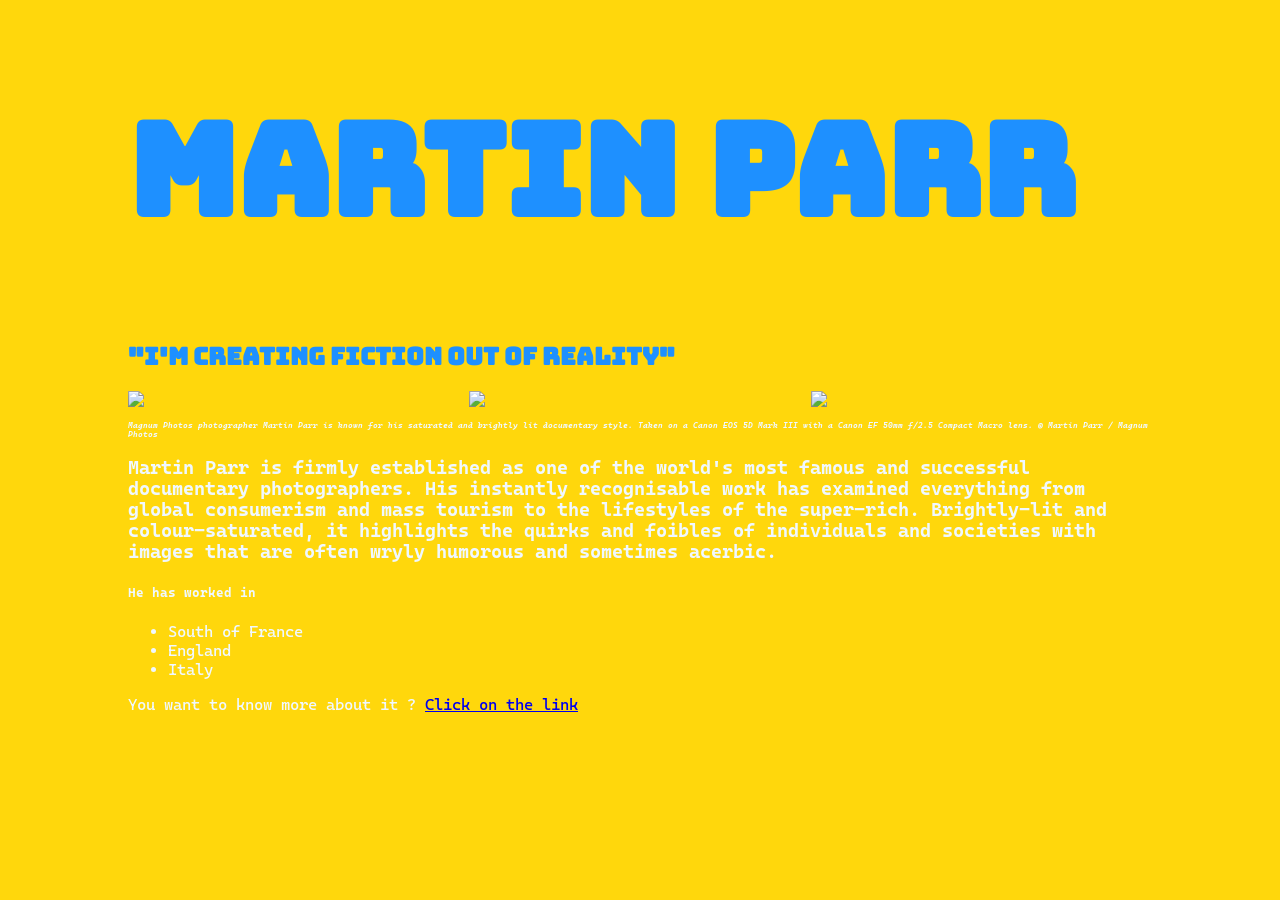
==== index.html @ 5bd47613 "Update and rename renduu.html to index.html" ====
<!DOCTYPE html>
<html lang="en">
<head>
    <meta charset="UTF-8">
    <meta name="viewport" content="width=device-width, initial-scale=1.0">
    <title>Martin Parr</title>
    <link rel="icon" href="Images/Martin Parr.jpeg" type="image/x-icon">
    <link rel="stylesheet" href="styleMartinParr.css">

    <link rel="preconnect" href="https://fonts.googleapis.com">
    <link rel="preconnect" href="https://fonts.gstatic.com" crossorigin>
    <link href="https://fonts.googleapis.com/css2?family=Bungee&family=Cascadia+Mono:ital,wght@0,200..700;1,200..700&display=swap" rel="stylesheet">

</head>


<body>

    <div class="Début">
        <div class="Titre">
            <h1>MARTIN PARR</h1>
        </div>
        <h2>"I'm creating fiction out of reality"</h2>
    </div>

    <div style="display:flex; justify-content:space-between;">
     <img src="Images/dame bronze.jpg" style="width:400px;">
     <img src="Images/dame transatcut.jpg" style="width:400px;">
     <img src="Images/tractopelle.jpg" style="width:400px;">
    </div>

    <div class="Texte">
        <div class="sous-titre">
            <h5>Magnum Photos photographer Martin Parr is known for his saturated and brightly lit documentary style. Taken on a Canon EOS 5D Mark III with a Canon EF 50mm f/2.5 Compact Macro lens. © Martin Parr / Magnum Photos</h5>
        </div>
        <h3>Martin Parr is firmly established as one of the world's most famous and successful documentary photographers. His instantly recognisable work has examined everything from global consumerism and mass tourism to the lifestyles of the super-rich. Brightly-lit and colour-saturated, it highlights the quirks and foibles of individuals and societies with images that are often wryly humorous and sometimes acerbic.</h3>
        <h5>He has worked in</h5>
            <ul>
                <li>South of France</li>
                <li>England</li>
                <li>Italy</li>
            </ul>
        You want to know more about it ? <a href="https://www.canon-europe.com/pro/stories/martin-parr-style-vision/" target="_blank">Click on the link</a>
    </div>

</body>

</html>
---- styleMartinParr.css ----
body{
    width: 80%;
    margin: 0 auto;
    background-color: rgb(255, 215, 12)
}

.Début{
    color: dodgerblue;
    font-family: "Bungee", sans-serif;
}

.Titre{
    font-size: 400%;
}

.Texte{
    color: aliceblue;
    font-family: "Cascadia Mono", monospace;
}

.sous-titre{
    font-size: 60%;
    font-style: italic;
}
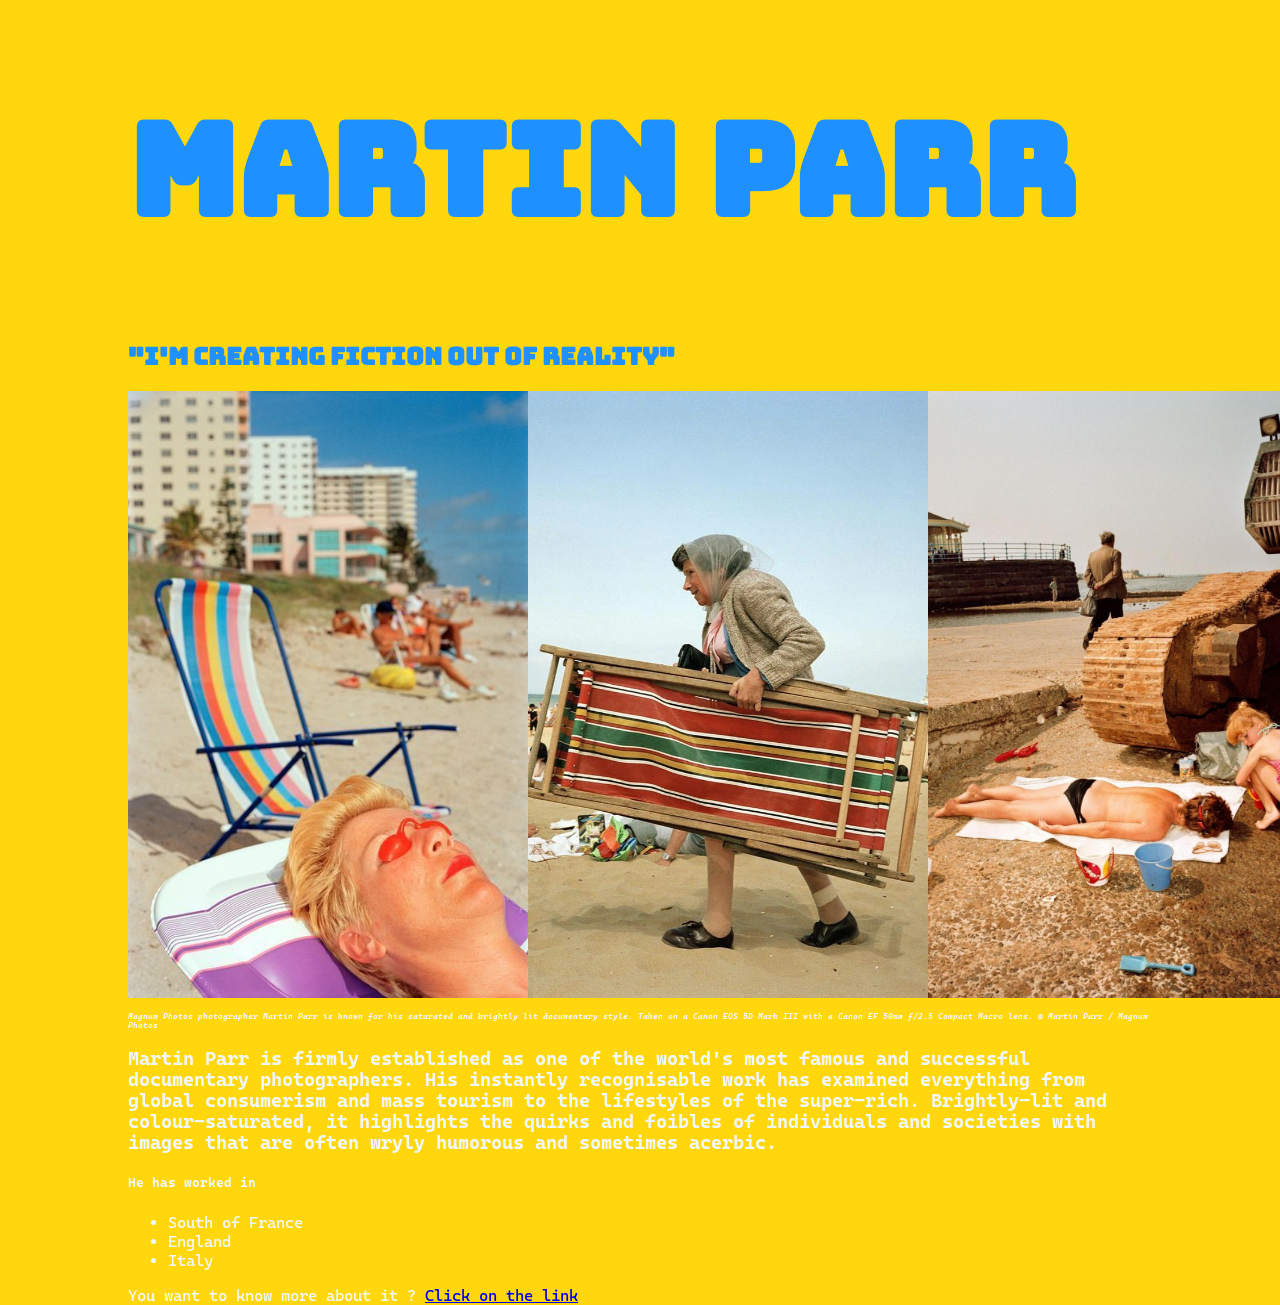
==== commit 3d3f39cf: "Update index.html" ====
--- a/index.html
+++ b/index.html
@@ -24,9 +24,9 @@
     </div>
 
     <div style="display:flex; justify-content:space-between;">
-     <img src="Images/dame bronze.jpg" style="width:400px;">
-     <img src="Images/dame transatcut.jpg" style="width:400px;">
-     <img src="Images/tractopelle.jpg" style="width:400px;">
+     <img src="dame bronze.jpg" style="width:400px;">
+     <img src="dame transatcut.jpg" style="width:400px;">
+     <img src="tractopelle.jpg" style="width:400px;">
     </div>
 
     <div class="Texte">
@@ -46,3 +46,4 @@
 </body>
 
 </html>
+
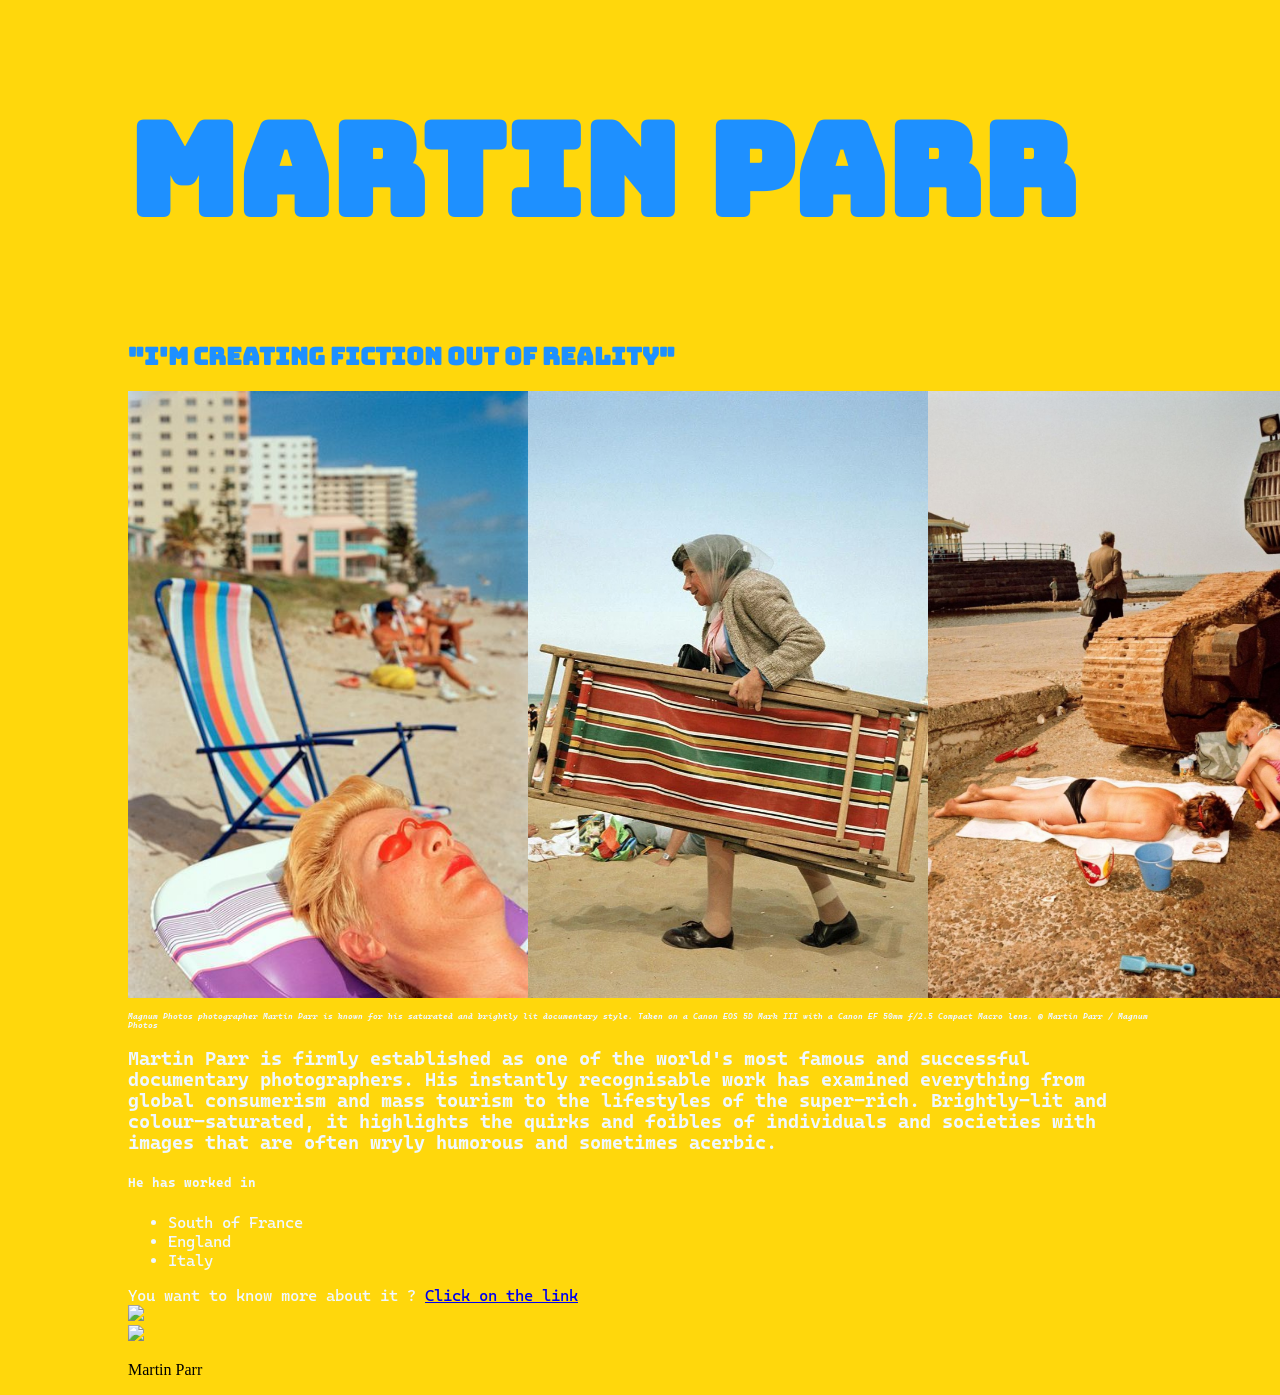
==== commit a71b06e4: "Update index.html" ====
--- a/index.html
+++ b/index.html
@@ -4,7 +4,7 @@
     <meta charset="UTF-8">
     <meta name="viewport" content="width=device-width, initial-scale=1.0">
     <title>Martin Parr</title>
-    <link rel="icon" href="Images/Martin Parr.jpeg" type="image/x-icon">
+    <link rel="icon" href="Martin Parr.jpeg" type="image/x-icon">
     <link rel="stylesheet" href="styleMartinParr.css">
 
     <link rel="preconnect" href="https://fonts.googleapis.com">
@@ -42,8 +42,16 @@
             </ul>
         You want to know more about it ? <a href="https://www.canon-europe.com/pro/stories/martin-parr-style-vision/" target="_blank">Click on the link</a>
     </div>
+<div class="absolutDiv">
+        <img src="MartinParrCut.png" style="width: 200px;">
+    </div>
+    <div class="fixed">
+        <img src="MartinParrCutN&B.png" style="width: 200px;">
+    </div>
+    <p class="fixedtext" >Martin Parr</p>
 
 </body>
 
 </html>
 
+
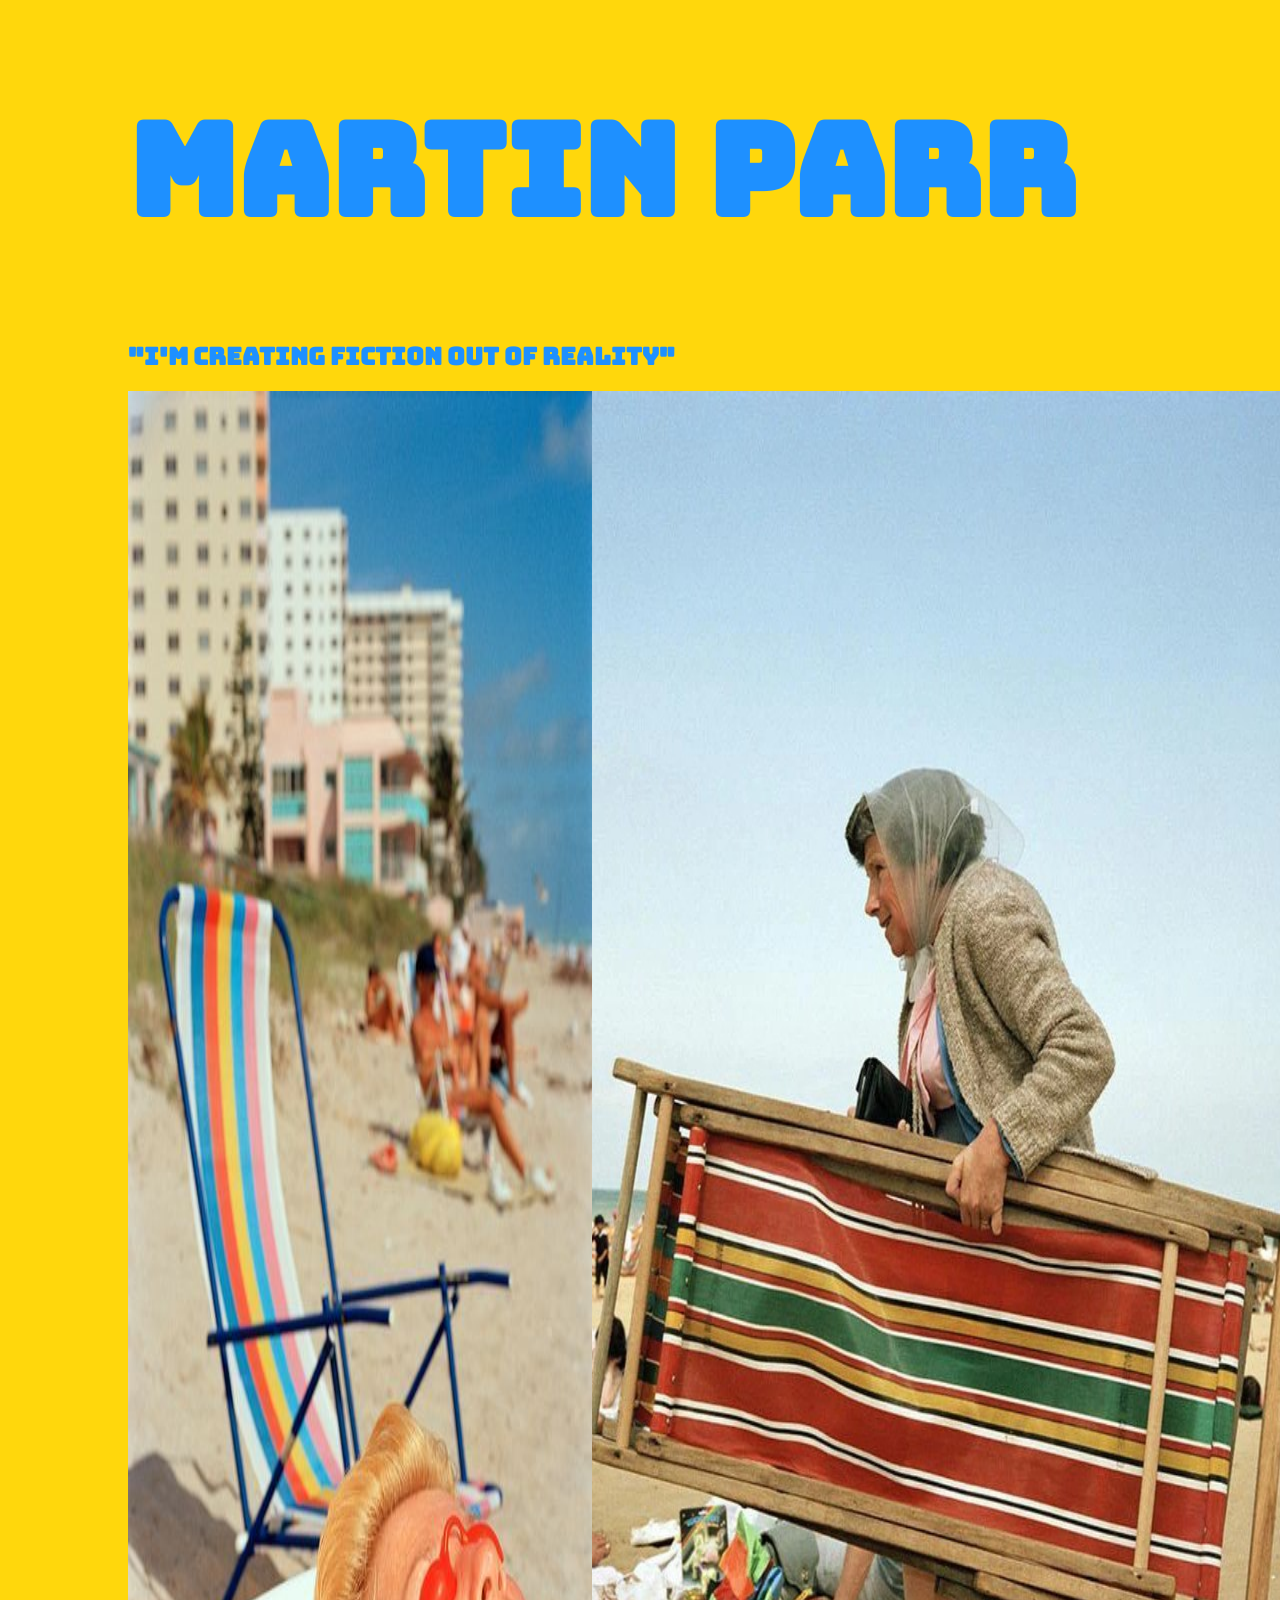
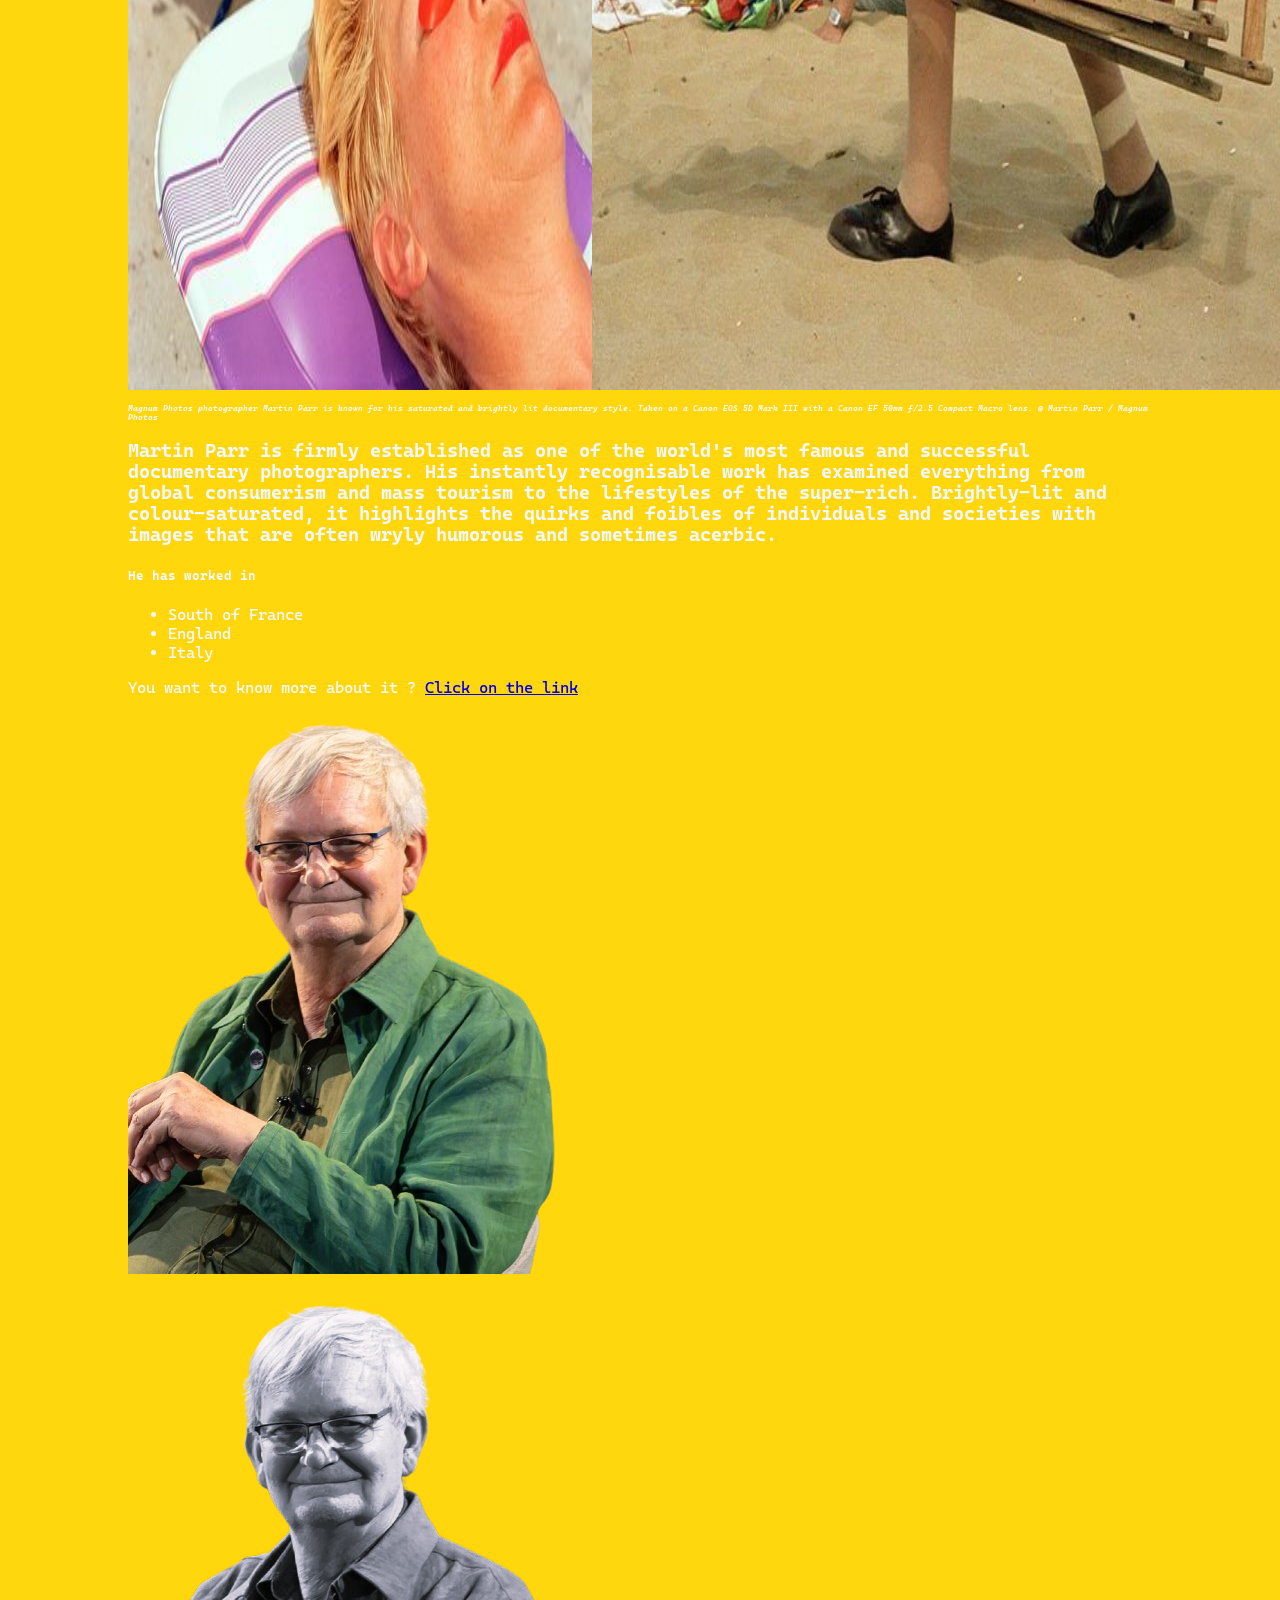
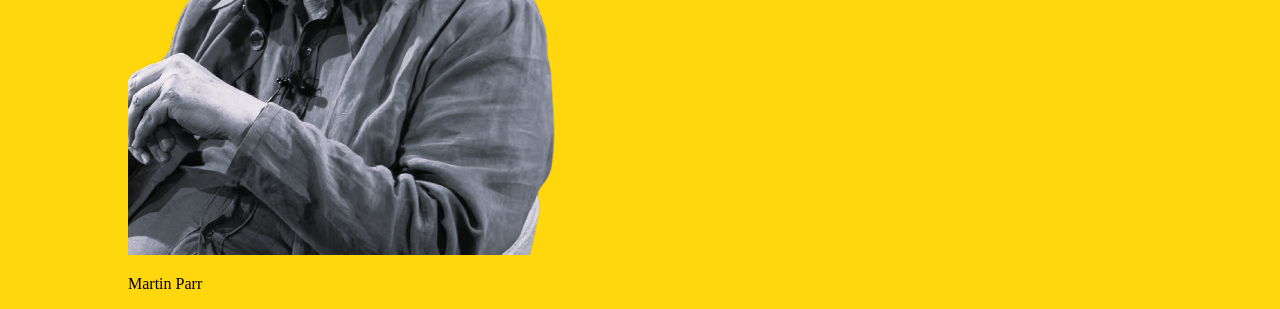
==== commit 411f7f92: "Update index.html" ====
--- a/index.html
+++ b/index.html
@@ -24,9 +24,9 @@
     </div>
 
     <div style="display:flex; justify-content:space-between;">
-     <img src="dame bronze.jpg" style="width:400px;">
-     <img src="dame transatcut.jpg" style="width:400px;">
-     <img src="tractopelle.jpg" style="width:400px;">
+     <img src="dame bronze.jpg" style="width:400 px;">
+     <img src="dame transatcut.jpg" style="width:400 px;">
+     <img src="tractopelle.jpg" style="width:400 px;">
     </div>
 
     <div class="Texte">
@@ -43,10 +43,10 @@
         You want to know more about it ? <a href="https://www.canon-europe.com/pro/stories/martin-parr-style-vision/" target="_blank">Click on the link</a>
     </div>
 <div class="absolutDiv">
-        <img src="MartinParrCut.png" style="width: 200px;">
+        <img src="MartinParrCut.png" style="width: 200 px;">
     </div>
     <div class="fixed">
-        <img src="MartinParrCutN&B.png" style="width: 200px;">
+        <img src="MartinParrCutN&B.png" style="width: 200 px;">
     </div>
     <p class="fixedtext" >Martin Parr</p>
 
